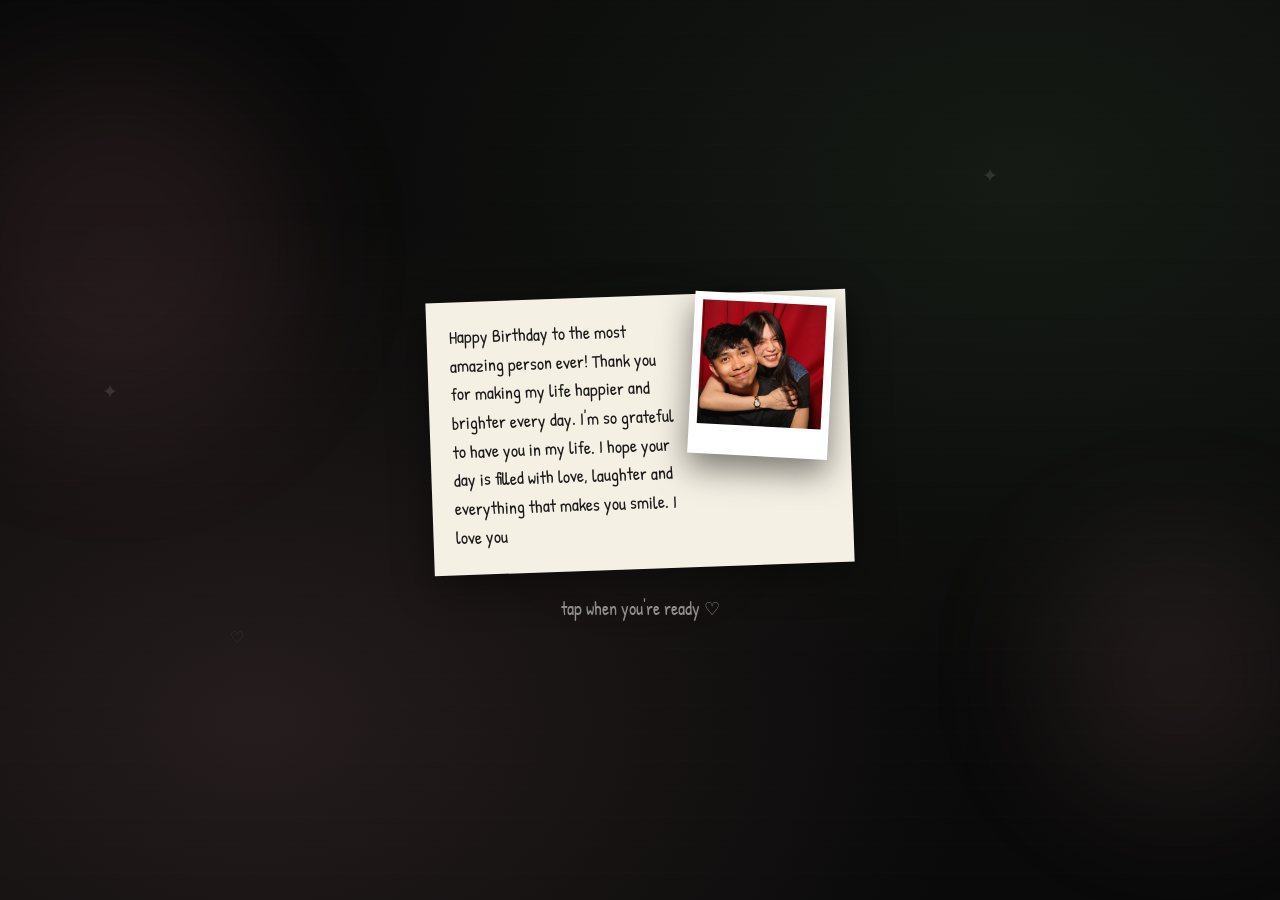
==== docs/flower.html @ 2847e8a1 "first commit" ====
<!DOCTYPE html>
<html lang="en">
<head>
  <meta charset="UTF-8">
  <meta name="viewport" content="width=device-width, initial-scale=1.0, viewport-fit=cover">
  <title>For You ♡</title>
  <link rel="stylesheet" href="css/style.css">
  <link rel="icon" href="assets/icon.svg" type="image/svg+xml">
</head>
<body class="body--memory">
  <div class="memory-bg" aria-hidden="true">
    <span class="memory-glow memory-glow--1"></span>
    <span class="memory-glow memory-glow--2"></span>
    <span class="memory-glow memory-glow--3"></span>
    <span class="memory-sparkle memory-sparkle--1">✦</span>
    <span class="memory-sparkle memory-sparkle--2">♡</span>
    <span class="memory-sparkle memory-sparkle--3">✦</span>
  </div>

  <main class="page page--memory">
    <section class="memory-scene" id="memory-scene">
      <div class="memory-card">
        <div class="memory-note">
          <p class="memory-note-text">
            Happy Birthday to the most amazing person ever! Thank you for making my life happier and brighter every day. I'm so grateful to have you in my life. I hope your day is filled with love, laughter and everything that makes you smile. I love you
          </p>
          <figure class="memory-instax">
            <img src="assets/yabbyy.jpg" alt="Us together">
          </figure>
        </div>
      </div>

      <p class="memory-hint" id="memory-hint">tap when you're ready ♡</p>
    </section>
  </main>

  <div class="reveal-overlay" id="reveal-overlay">
    <div class="bouquet-reveal">
      <img class="bouquet-full" src="assets/bouquet.png" alt="Flowers and a note for Yabbyy">
      <a class="btn-next" href="smile.html">one more thing →</a>
    </div>
  </div>

  <script src="js/app.js"></script>
</body>
</html>
---- docs/css/style.css ----
@import url('https://fonts.googleapis.com/css2?family=Caveat:wght@400;600;700&family=Patrick+Hand&display=swap');

:root {
  --paper: #fdf6e8;
  --paper-shadow: #e8dcc8;
  --ink: #3d3428;
  --ink-light: #6b5d4d;
  --rose: #e8a0a8;
  --rose-deep: #c97b84;
  --leaf: #7aab6f;
  --accent: #d4a574;
}

*,
*::before,
*::after {
  box-sizing: border-box;
  margin: 0;
  padding: 0;
}

html {
  scroll-behavior: smooth;
}

body {
  min-height: 100vh;
  min-height: 100dvh;
  font-family: 'Patrick Hand', cursive;
  color: var(--ink);
  background-color: var(--paper);
  background-image:
    radial-gradient(ellipse at 20% 80%, rgba(232, 160, 168, 0.12) 0%, transparent 50%),
    radial-gradient(ellipse at 80% 20%, rgba(122, 171, 111, 0.1) 0%, transparent 50%),
    repeating-linear-gradient(
      0deg,
      transparent,
      transparent 27px,
      rgba(61, 52, 40, 0.03) 27px,
      rgba(61, 52, 40, 0.03) 28px
    );
  overflow-x: hidden;
  -webkit-text-size-adjust: 100%;
}

.page {
  min-height: 100vh;
  min-height: 100dvh;
  display: flex;
  flex-direction: column;
  align-items: center;
  justify-content: center;
  padding:
    max(1.25rem, env(safe-area-inset-top))
    max(1rem, env(safe-area-inset-right))
    max(1.25rem, env(safe-area-inset-bottom))
    max(1rem, env(safe-area-inset-left));
  position: relative;
}

/* Sketchy border utility */
.sketch-box {
  border: 2px solid var(--ink);
  border-radius: 255px 15px 225px 15px / 15px 225px 15px 255px;
  box-shadow: 3px 4px 0 var(--paper-shadow);
}

h1, h2, h3 {
  font-family: 'Caveat', cursive;
  font-weight: 700;
}

.handwritten {
  font-family: 'Caveat', cursive;
}

/* ── Page 1: Envelope ── */
.envelope-scene {
  display: flex;
  flex-direction: column;
  align-items: center;
  gap: 1.5rem;
  cursor: pointer;
  user-select: none;
  -webkit-tap-highlight-color: transparent;
  transition: transform 0.3s ease;
  width: 100%;
  max-width: 340px;
}

.envelope-scene:hover {
  transform: scale(1.02);
}

.envelope-scene.opening {
  pointer-events: none;
}

.envelope-wrap {
  position: relative;
  width: min(320px, 88vw);
  aspect-ratio: 320 / 300;
  height: auto;
  filter: drop-shadow(4px 6px 0 rgba(61, 52, 40, 0.15));
  perspective: 800px;
  flex-shrink: 0;
}

.envelope-svg {
  width: 100%;
  height: 100%;
  display: block;
  overflow: visible;
}

.envelope-flap {
  transform-origin: 160px 130px;
  transition: transform 0.75s cubic-bezier(0.4, 0, 0.2, 1);
  transform-style: preserve-3d;
}

.envelope-scene.opening .envelope-flap,
.envelope-scene.opened .envelope-flap {
  transform: rotateX(180deg);
  opacity: 0.35;
}

.envelope-letter {
  opacity: 0;
  transform: translateY(18px);
  transition: opacity 0.55s ease 0.45s, transform 0.7s cubic-bezier(0.34, 1.2, 0.64, 1) 0.45s;
  pointer-events: none;
}

.envelope-scene.opening .envelope-letter,
.envelope-scene.opened .envelope-letter {
  opacity: 1;
  transform: translateY(-88px);
}

.envelope-scene.opened {
  cursor: pointer;
}

.envelope-scene.opened .envelope-hint {
  animation: none;
  opacity: 1;
  color: var(--ink);
}

.envelope-hint {
  font-size: clamp(1rem, 3.5vw, 1.1rem);
  color: var(--ink-light);
  animation: float-hint 2s ease-in-out infinite;
  text-align: center;
  margin-top: 0.25rem;
}

@keyframes float-hint {
  0%, 100% { transform: translateY(0); opacity: 0.7; }
  50% { transform: translateY(-6px); opacity: 1; }
}

/* ── Page 2: Note + Instax ── */
.body--memory {
  background-color: #0a0a0a;
  position: relative;
  overflow-x: hidden;
}

.memory-bg {
  position: fixed;
  inset: 0;
  pointer-events: none;
  z-index: 0;
  overflow: hidden;
}

.memory-glow {
  position: absolute;
  border-radius: 50%;
  filter: blur(70px);
  opacity: 0.7;
  animation: glow-drift 10s ease-in-out infinite;
}

.memory-glow--1 {
  width: min(360px, 60vw);
  height: min(360px, 60vw);
  background: rgba(201, 123, 132, 0.18);
  top: 8%;
  left: -5%;
}

.memory-glow--2 {
  width: min(280px, 50vw);
  height: min(280px, 50vw);
  background: rgba(232, 160, 168, 0.14);
  bottom: 10%;
  right: -3%;
  animation-delay: -5s;
  animation-duration: 12s;
}

.memory-glow--3 {
  width: min(200px, 40vw);
  height: min(200px, 40vw);
  background: rgba(212, 165, 116, 0.1);
  top: 50%;
  left: 50%;
  transform: translate(-50%, -50%);
  animation-delay: -2s;
  animation-duration: 14s;
}

@keyframes glow-drift {
  0%, 100% { transform: translate(0, 0) scale(1); opacity: 0.6; }
  33%       { transform: translate(24px, -18px) scale(1.08); opacity: 0.85; }
  66%       { transform: translate(-16px, 12px) scale(0.95); opacity: 0.7; }
}

.memory-glow--3 {
  animation-name: glow-drift-center;
}

@keyframes glow-drift-center {
  0%, 100% { transform: translate(-50%, -50%) scale(1); opacity: 0.5; }
  50%       { transform: translate(-50%, -55%) scale(1.15); opacity: 0.8; }
}

.memory-sparkle {
  position: absolute;
  color: rgba(255, 255, 255, 0.12);
  font-size: 1.2rem;
  animation: sparkle-twinkle 3s ease-in-out infinite;
}

.memory-sparkle--1 { top: 18%; right: 22%; animation-delay: 0s; }
.memory-sparkle--2 { bottom: 28%; left: 18%; font-size: 1rem; animation-delay: 1.2s; }
.memory-sparkle--3 { top: 42%; left: 8%; animation-delay: 2.4s; }

@keyframes sparkle-twinkle {
  0%, 100% { opacity: 0.15; transform: scale(1) rotate(0deg); }
  50%       { opacity: 0.45; transform: scale(1.2) rotate(15deg); }
}

.page--memory {
  position: relative;
  z-index: 1;
  justify-content: center;
  padding:
    max(1rem, env(safe-area-inset-top))
    max(1rem, env(safe-area-inset-right))
    max(1.5rem, env(safe-area-inset-bottom))
    max(1rem, env(safe-area-inset-left));
}

.memory-scene {
  width: 100%;
  max-width: 780px;
  display: flex;
  flex-direction: column;
  align-items: center;
  gap: 1.75rem;
  cursor: pointer;
  -webkit-tap-highlight-color: transparent;
}

.memory-card {
  position: relative;
  width: 100%;
  display: flex;
  justify-content: center;
  padding: 1.5rem 0.5rem 0;
}

.memory-note {
  position: relative;
  width: min(420px, 92vw);
  display: grid;
  grid-template-columns: 1fr min(140px, 32vw);
  grid-template-rows: auto;
  column-gap: 0.65rem;
  align-items: start;
  padding: 1.25rem 1.1rem 1.35rem 1.35rem;
  background: #f5f0e4;
  border: 1px solid rgba(255, 255, 255, 0.08);
  box-shadow: 0 12px 40px rgba(0, 0, 0, 0.45);
  transform: rotate(-2deg);
  animation: note-enter 1s cubic-bezier(0.34, 1.2, 0.64, 1) 0.15s both;
}

@keyframes note-enter {
  from { opacity: 0; transform: rotate(-2deg) translateY(20px); }
  to   { opacity: 1; transform: rotate(-2deg) translateY(0); }
}

.memory-note-text {
  grid-column: 1;
  grid-row: 1;
  position: relative;
  z-index: 1;
  padding-right: 0.25rem;
  font-family: 'Patrick Hand', cursive;
  font-size: clamp(0.95rem, 3.6vw, 1.12rem);
  line-height: 1.6;
  color: #1a1a1a;
}

.memory-instax {
  grid-column: 2;
  grid-row: 1;
  position: relative;
  top: -0.75rem;
  right: -0.55rem;
  justify-self: end;
  align-self: start;
  z-index: 2;
  width: 100%;
  max-width: 140px;
  padding: 8px 8px 30px;
  background: #fff;
  box-shadow: 0 14px 32px rgba(0, 0, 0, 0.5);
  transform: rotate(5deg);
  transform-origin: top right;
  animation:
    instax-enter 1s cubic-bezier(0.34, 1.2, 0.64, 1) 0.45s both,
    instax-float 5s ease-in-out 1.6s infinite;
}

@keyframes instax-enter {
  from { opacity: 0; transform: rotate(5deg) translate(16px, -16px) scale(0.9); }
  to   { opacity: 1; transform: rotate(5deg) translate(0, 0) scale(1); }
}

@keyframes instax-float {
  0%, 100% { transform: rotate(5deg) translateY(0); }
  50%       { transform: rotate(4deg) translateY(-6px); }
}

.memory-instax img {
  width: 100%;
  height: auto;
  display: block;
  object-fit: cover;
  aspect-ratio: 1 / 1;
}

.memory-hint {
  font-size: clamp(0.95rem, 3.5vw, 1.1rem);
  color: rgba(255, 255, 255, 0.55);
  text-align: center;
  animation: hint-enter 0.8s ease 1s both, float-hint 2.5s ease-in-out 1.8s infinite;
}

@keyframes hint-enter {
  from { opacity: 0; }
  to   { opacity: 1; }
}

.memory-hint.hidden {
  display: none;
}

.memory-scene.revealed .memory-card {
  animation: memory-soft-out 0.5s ease forwards;
}

@keyframes memory-soft-out {
  to { opacity: 0.3; transform: scale(0.96); }
}

/* Reveal overlay — bouquet + note */
.reveal-overlay {
  position: fixed;
  inset: 0;
  background: #f9f9e0;
  display: flex;
  align-items: center;
  justify-content: center;
  z-index: 100;
  opacity: 0;
  pointer-events: none;
  transition: opacity 0.6s ease;
  padding: 1.25rem 1rem 2rem;
  overflow-y: auto;
}

.reveal-overlay.visible {
  opacity: 1;
  pointer-events: auto;
}

.bouquet-reveal {
  width: min(420px, 94vw);
  display: flex;
  flex-direction: column;
  align-items: center;
  animation: bouquet-rise 0.9s cubic-bezier(0.34, 1.2, 0.64, 1) forwards;
}

@keyframes bouquet-rise {
  from { transform: translateY(30px) scale(0.92); opacity: 0; }
  to   { transform: translateY(0) scale(1); opacity: 1; }
}

.bouquet-full {
  width: 100%;
  height: auto;
  display: block;
}

.bouquet-reveal .btn-next {
  margin-top: 1.5rem;
}

/* Buttons */
.btn-next {
  display: inline-block;
  font-family: 'Caveat', cursive;
  font-size: 1.4rem;
  padding: 0.6rem 2rem;
  background: var(--rose);
  color: var(--ink);
  border: 2px solid var(--ink);
  border-radius: 255px 15px 225px 15px / 15px 225px 15px 255px;
  cursor: pointer;
  text-decoration: none;
  transition: transform 0.2s ease, box-shadow 0.2s ease;
  box-shadow: 3px 4px 0 var(--paper-shadow);
}

.btn-next:hover {
  transform: translateY(-2px);
  box-shadow: 4px 6px 0 var(--paper-shadow);
}

.btn-next:active {
  transform: translateY(1px);
  box-shadow: 1px 2px 0 var(--paper-shadow);
}

/* ── Page 3: Smile strips ── */
.page--smile {
  justify-content: flex-start;
  padding-top: max(1.5rem, env(safe-area-inset-top));
}

.smile-scene {
  width: 100%;
  max-width: 960px;
  display: flex;
  flex-direction: column;
  align-items: center;
  gap: clamp(1.25rem, 4vw, 2rem);
}

.smile-title {
  font-family: 'Caveat', cursive;
  font-size: clamp(1.75rem, 6.5vw, 3.2rem);
  text-align: center;
  line-height: 1.2;
  color: var(--ink);
  animation: title-write 1s ease forwards;
  padding: 0 0.5rem;
}

@keyframes title-write {
  from { opacity: 0; transform: translateY(10px); }
  to   { opacity: 1; transform: translateY(0); }
}

.strip-gallery {
  display: flex;
  gap: clamp(0.65rem, 2.5vw, 1.25rem);
  justify-content: flex-start;
  align-items: flex-end;
  width: 100%;
  padding: 0.25rem max(0.5rem, env(safe-area-inset-right)) 0.5rem max(0.5rem, env(safe-area-inset-left));
  overflow-x: auto;
  overflow-y: hidden;
  scroll-snap-type: x mandatory;
  -webkit-overflow-scrolling: touch;
  scrollbar-width: none;
}

.strip-gallery::-webkit-scrollbar {
  display: none;
}

.strip-frame {
  margin: 0;
  flex: 0 0 auto;
  scroll-snap-align: center;
  height: min(62vh, 520px);
  padding: 0;
  background: transparent;
  border: none;
  border-radius: 6px;
  box-shadow: 0 6px 18px rgba(61, 52, 40, 0.18);
  overflow: hidden;
  cursor: pointer;
  -webkit-tap-highlight-color: transparent;
  transition:
    transform 0.4s cubic-bezier(0.34, 1.2, 0.64, 1),
    box-shadow 0.4s ease;
}

.strip-frame:nth-child(1) { transform: rotate(-2deg) translateY(4px); }
.strip-frame:nth-child(2) { transform: rotate(1deg) translateY(-8px); }
.strip-frame:nth-child(3) { transform: rotate(-1.5deg) translateY(2px); }

.strip-frame:hover,
.strip-frame:focus-visible {
  transform: rotate(0deg) scale(1.04) translateY(-8px);
  box-shadow: 0 14px 28px rgba(61, 52, 40, 0.22);
  z-index: 2;
  outline: none;
}

.strip-frame:active {
  transform: rotate(0deg) scale(1.02) translateY(-4px);
}

.strip-photo {
  height: 100%;
  width: auto;
  display: block;
  object-fit: contain;
  transition: transform 0.5s cubic-bezier(0.34, 1.2, 0.64, 1);
}

.strip-frame:hover .strip-photo,
.strip-frame:focus-visible .strip-photo,
.strip-frame:active .strip-photo {
  transform: scale(1.06);
}

.strip-caption {
  font-family: 'Caveat', cursive;
  font-size: clamp(1.15rem, 4vw, 1.3rem);
  color: var(--ink-light);
  padding-bottom: 0.25rem;
}

.smile-scene .btn-next {
  margin-top: 0.25rem;
}

/* ── Page 4: Cake & wish ── */
.page--cake {
  justify-content: flex-start;
  padding-top: max(1.5rem, env(safe-area-inset-top));
}

.cake-scene {
  width: 100%;
  max-width: 420px;
  display: flex;
  flex-direction: column;
  align-items: center;
  gap: 1.5rem;
  animation: cake-enter 0.9s ease forwards;
}

@keyframes cake-enter {
  from { opacity: 0; transform: translateY(16px); }
  to   { opacity: 1; transform: translateY(0); }
}

.cake-title {
  font-family: 'Caveat', cursive;
  font-size: clamp(2rem, 7vw, 3rem);
  text-align: center;
  line-height: 1.15;
  color: var(--ink);
}

.cake-wrap {
  width: min(280px, 75vw);
  filter: drop-shadow(4px 6px 0 rgba(61, 52, 40, 0.12));
}

.cake-svg {
  width: 100%;
  height: auto;
  display: block;
}

.candle-flame {
  transform-origin: center bottom;
  animation: flame-flicker 1.2s ease-in-out infinite;
}

.candle-flame--2 { animation-delay: 0.2s; }
.candle-flame--3 { animation-delay: 0.45s; }

@keyframes flame-flicker {
  0%, 100% { transform: scaleY(1) scaleX(1); opacity: 1; }
  25%       { transform: scaleY(1.1) scaleX(0.9); opacity: 0.9; }
  50%       { transform: scaleY(0.92) scaleX(1.05); opacity: 1; }
  75%       { transform: scaleY(1.05) scaleX(0.95); opacity: 0.85; }
}

.cake-candles.blown-out .candle-flame {
  animation: flame-out 0.6s ease forwards;
}

@keyframes flame-out {
  to { opacity: 0; transform: scale(0); }
}

.wish-form {
  width: 100%;
  display: flex;
  flex-direction: column;
  align-items: center;
  gap: 0.85rem;
}

.wish-form.hidden {
  display: none;
}

.wish-label {
  font-family: 'Caveat', cursive;
  font-size: clamp(1.2rem, 4vw, 1.45rem);
  color: var(--ink-light);
  text-align: center;
}

.wish-input {
  width: 100%;
  padding: 1rem 1.1rem;
  font-family: 'Patrick Hand', cursive;
  font-size: 1.1rem;
  line-height: 1.5;
  color: var(--ink);
  background: #fffef8;
  border: 2px solid var(--ink);
  border-radius: 255px 15px 225px 15px / 15px 225px 15px 255px;
  box-shadow: 3px 4px 0 var(--paper-shadow);
  resize: vertical;
  min-height: 110px;
  -webkit-appearance: none;
}

.wish-input:focus {
  outline: none;
  box-shadow: 4px 5px 0 var(--paper-shadow), 0 0 0 3px rgba(232, 160, 168, 0.35);
}

.wish-input::placeholder {
  color: var(--ink-light);
  opacity: 0.6;
}

.btn-wish {
  border: none;
  font-family: 'Caveat', cursive;
  margin-top: 0.25rem;
}

.btn-wish:disabled {
  opacity: 0.65;
  cursor: wait;
}

.wish-note {
  font-size: 0.95rem;
  color: var(--ink-light);
  opacity: 0.75;
  text-align: center;
}

.wish-success {
  text-align: center;
  animation: cake-enter 0.7s ease forwards;
}

.wish-success.hidden {
  display: none;
}

.wish-success-title {
  font-family: 'Caveat', cursive;
  font-size: clamp(2rem, 6vw, 2.6rem);
  color: var(--rose-deep);
  margin-bottom: 0.75rem;
}

.wish-success-text {
  font-size: 1.15rem;
  line-height: 1.55;
  color: var(--ink);
}

/* Decorative doodles */
.doodle {
  position: fixed;
  opacity: 0.15;
  pointer-events: none;
  z-index: 0;
}

.doodle-star { top: 8%; right: 10%; font-size: 2rem; transform: rotate(15deg); }
.doodle-heart { bottom: 12%; left: 8%; font-size: 1.8rem; transform: rotate(-10deg); }

.body--memory .doodle {
  opacity: 0.08;
}

/* Responsive — mobile (iPhone / Android) */
@media (max-width: 768px) {
  .memory-card {
    padding: 1.25rem 0.75rem 0;
  }

  .memory-note {
    width: min(380px, 94vw);
    grid-template-columns: 1fr min(124px, 30vw);
    transform: rotate(-1deg);
    animation-name: note-enter-mobile;
  }

  @keyframes note-enter-mobile {
    from { opacity: 0; transform: rotate(-1deg) translateY(20px); }
    to   { opacity: 1; transform: rotate(-1deg) translateY(0); }
  }

  .memory-instax {
    top: -0.6rem;
    right: -0.45rem;
    max-width: 124px;
    padding-bottom: 26px;
    animation-name: instax-enter-mobile, instax-float;
  }

  @keyframes instax-enter-mobile {
    from { opacity: 0; transform: rotate(5deg) translate(12px, -12px) scale(0.9); }
    to   { opacity: 1; transform: rotate(5deg) translate(0, 0) scale(1); }
  }

  .reveal-overlay {
    padding:
      max(1rem, env(safe-area-inset-top))
      max(0.75rem, env(safe-area-inset-right))
      max(1.5rem, env(safe-area-inset-bottom))
      max(0.75rem, env(safe-area-inset-left));
  }

  .bouquet-reveal {
    width: min(400px, 96vw);
  }

  .btn-next {
    font-size: 1.25rem;
    padding: 0.55rem 1.5rem;
  }

  .strip-gallery {
    justify-content: flex-start;
    gap: 0.75rem;
    padding-bottom: 0.75rem;
  }

  .strip-frame {
    height: min(58vh, 480px);
  }

  .strip-frame:nth-child(2) {
    transform: rotate(1deg) translateY(-4px);
  }

  .cake-scene {
    gap: 1.25rem;
    padding: 0 0.25rem;
  }

  .wish-input {
    font-size: 1rem;
  }
}

@media (min-width: 769px) {
  .strip-gallery {
    justify-content: center;
    overflow-x: visible;
    flex-wrap: nowrap;
  }

  .strip-frame {
    height: min(68vh, 560px);
  }
}

@media (max-width: 380px) {
  .envelope-wrap {
    width: min(300px, 92vw);
  }

  .memory-note {
    grid-template-columns: 1fr min(110px, 28vw);
  }

  .memory-instax {
    top: -0.45rem;
    right: -0.35rem;
    max-width: 110px;
    padding: 6px 6px 22px;
  }

  .strip-frame {
    height: min(52vh, 420px);
  }
}

@media (hover: none) {
  .envelope-scene:hover {
    transform: none;
  }
}
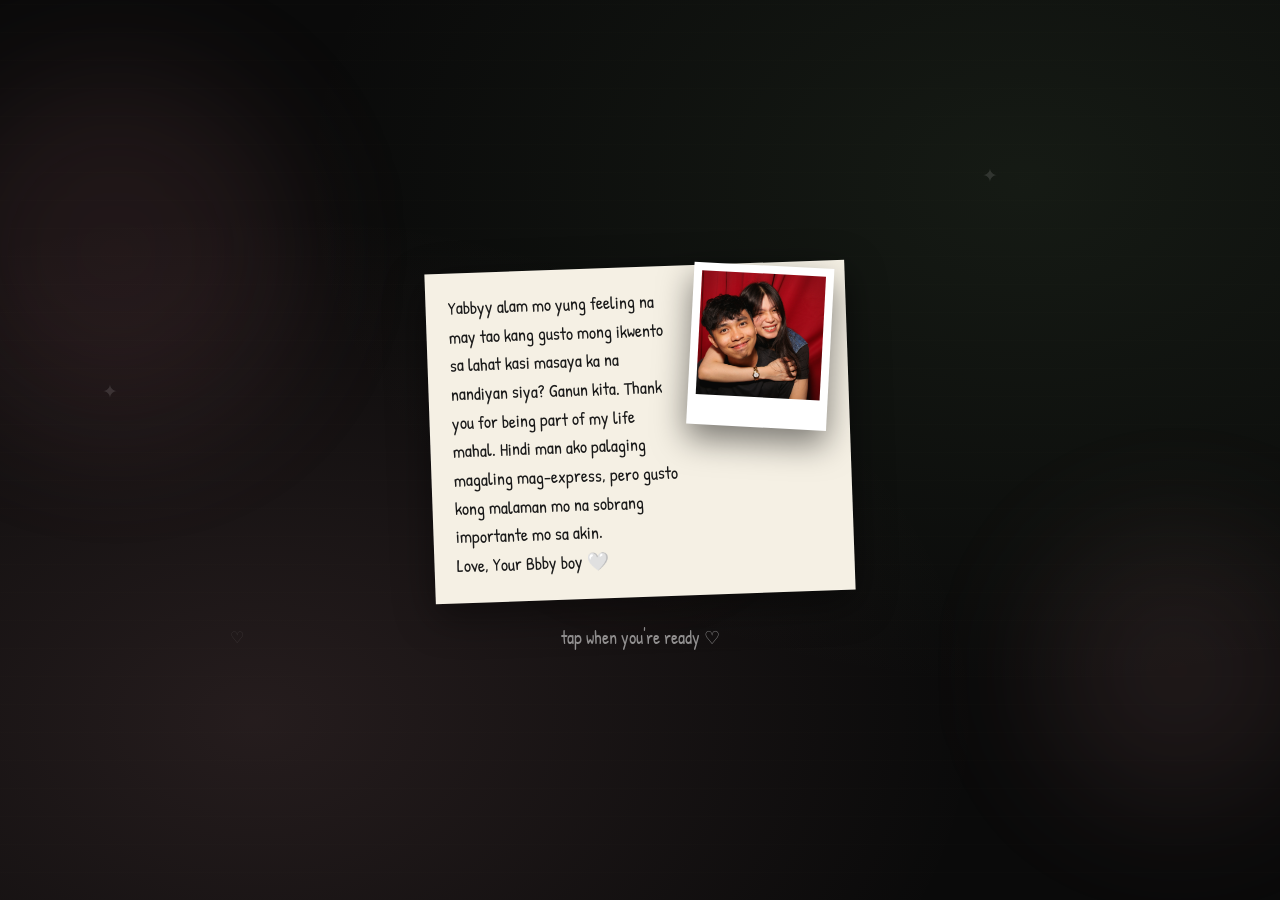
==== commit f8ad7689: "Modify text & assets" ====
--- a/docs/flower.html
+++ b/docs/flower.html
@@ -22,7 +22,11 @@
       <div class="memory-card">
         <div class="memory-note">
           <p class="memory-note-text">
-            Happy Birthday to the most amazing person ever! Thank you for making my life happier and brighter every day. I'm so grateful to have you in my life. I hope your day is filled with love, laughter and everything that makes you smile. I love you
+            Yabbyy alam mo yung feeling na may tao kang gusto mong ikwento sa lahat kasi masaya ka na nandiyan siya? Ganun kita.
+Thank you for being part of my life mahal. Hindi man ako palaging magaling mag-express, pero gusto kong malaman mo na sobrang importante mo sa akin.
+          </br>
+Love,
+Your Bbby boy 🤍
           </p>
           <figure class="memory-instax">
             <img src="assets/yabbyy.jpg" alt="Us together">
@@ -36,7 +40,7 @@
 
   <div class="reveal-overlay" id="reveal-overlay">
     <div class="bouquet-reveal">
-      <img class="bouquet-full" src="assets/bouquet.png" alt="Flowers and a note for Yabbyy">
+      <img class="bouquet-full" src="assets/flower.jpg" alt="Flowers and a note for Yabbyy">
       <a class="btn-next" href="smile.html">one more thing →</a>
     </div>
   </div>
